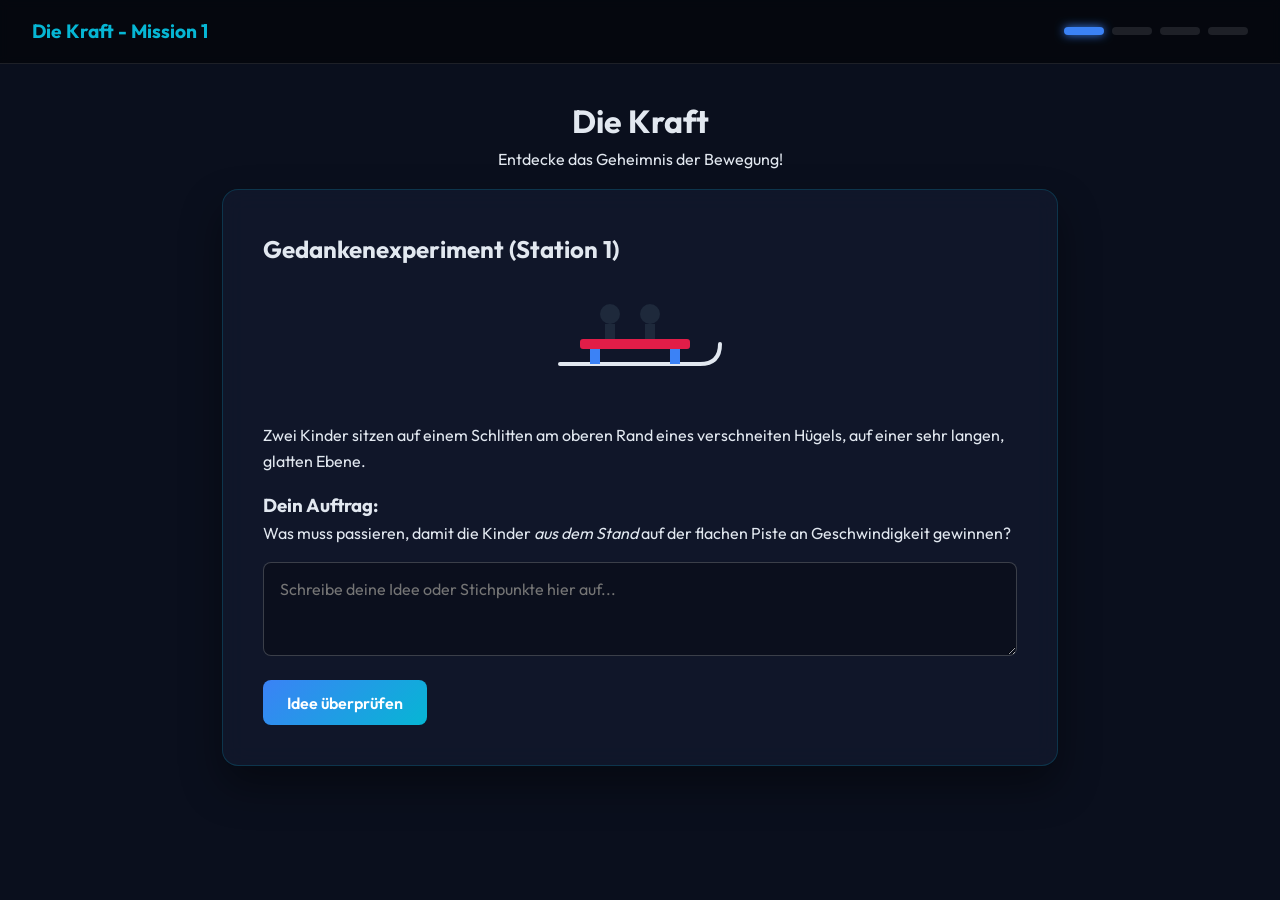
==== index.html @ bc33a74b "Add files via upload" ====
<!DOCTYPE html>
<html lang="de">
<head>
    <meta charset="UTF-8">
    <meta name="viewport" content="width=device-width, initial-scale=1.0">
    <title>Physik 8: Projekt Kraft - Station 1</title>
    <link href="https://fonts.googleapis.com/css2?family=Outfit:wght@300;400;600;800&display=swap" rel="stylesheet">
    <link rel="stylesheet" href="styles.css">
</head>
<body>
    <div class="stars"></div>
    
    <div class="nav-header">
        <h1>Die Kraft - Mission 1</h1>
        <div class="progress-pills">
            <div class="pill active"></div>
            <div class="pill"></div>
            <div class="pill"></div>
            <div class="pill"></div>
        </div>
    </div>

    <main class="container">
        
        <header class="text-center mb-1">
            <h1 class="glitch" data-text="Die Kraft">Die Kraft</h1>
            <p class="subtitle">Entdecke das Geheimnis der Bewegung!</p>
        </header>

        <section class="glass-panel">
            <h2>Gedankenexperiment (Station 1)</h2>
            <div class="content-box mt-1">
                <!-- SVG Clipart -->
                <div style="text-align: center; margin-bottom: 2rem;">
                    <svg width="200" height="100" viewBox="0 0 200 100">
                        <path d="M20 80 Q 50 80 80 80 L 160 80 Q 180 80 180 60" fill="none" stroke="#e2e8f0" stroke-width="4" stroke-linecap="round"/>
                        <!-- Sled Board -->
                        <rect x="50" y="65" width="10" height="15" fill="#3b82f6"/>
                        <rect x="130" y="65" width="10" height="15" fill="#3b82f6"/>
                        <rect x="40" y="55" width="110" height="10" fill="#e11d48" rx="3"/>
                        
                        <!-- Kind 1 -->
                        <circle cx="70" cy="30" r="10" fill="#1e293b"/>
                        <rect x="65" y="40" width="10" height="15" fill="#1e293b"/>
                        <!-- Kind 2 -->
                        <circle cx="110" cy="30" r="10" fill="#1e293b"/>
                        <rect x="105" y="40" width="10" height="15" fill="#1e293b"/>
                    </svg>
                </div>
                
                <p>Zwei Kinder sitzen auf einem Schlitten am oberen Rand eines verschneiten Hügels, auf einer sehr langen, glatten Ebene.</p>
                <div class="task-box mt-1">
                    <h3>Dein Auftrag:</h3>
                    <label for="sled-input">Was muss passieren, damit die Kinder <em>aus dem Stand</em> auf der flachen Piste an Geschwindigkeit gewinnen?</label>
                    <textarea id="sled-input" placeholder="Schreibe deine Idee oder Stichpunkte hier auf..." rows="3"></textarea>
                    
                    <div id="feedback" class="feedback-msg hidden"></div>
                    <button class="btn mt-1" id="btn-check">Idee überprüfen</button>
                    <button class="btn btn-outline mt-1 hidden" id="btn-solution">Lösungsvorschlag anzeigen</button>
                    <a href="ABGeschwindigkeitsänderunginteraktiv.html" class="btn btn-outline mt-1 hidden" id="btn-next">Weiter zum Experiment ➔</a>
                </div>
            </div>
        </section>

    </main>

    <script>
        let attempts = 0;
        const btnCheck = document.getElementById('btn-check');
        const btnSolution = document.getElementById('btn-solution');
        const feedback = document.getElementById('feedback');
        const inputFld = document.getElementById('sled-input');
        const btnNext = document.getElementById('btn-next');

        btnCheck.addEventListener('click', () => {
            const input = inputFld.value.toLowerCase();
            if(input.includes('schieb') || input.includes('drück') || input.includes('zieh') || input.includes('kraft') || input.includes('anstoß')) {
                feedback.innerHTML = "Perfekt! Jemand muss von außen etwas tun, z.B. anschieben. Da wirkt eine Kraft!";
                feedback.className = "feedback-msg success";
                btnCheck.classList.add('hidden');
                btnSolution.classList.add('hidden');
                btnNext.classList.remove('hidden');
                feedback.classList.remove('hidden');
                return;
            } 
            
            attempts++;
            feedback.className = "feedback-msg error";
            feedback.classList.remove('hidden');
            if (input.length < 3) feedback.innerHTML = "Bitte schreibe zumindest ein paar Stichpunkte auf.";
            else if (attempts === 1) feedback.innerHTML = "Guter Versuch! <strong>Tipp 1:</strong> Stell dir vor, du stehst <em>hinter</em> dem Schlitten, oder jemand an einem Seil steht <em>vor</em> dem Schlitten. Was könntet ihr mit den Händen machen?";
            else if (attempts === 2) feedback.innerHTML = "Wir suchen ein Tätigkeitswort. Es beginnt z.B. mit 'sch' oder 'z'...";
            else {
                feedback.innerHTML = "<strong>Tipp 3:</strong> Die Bewegung ändert sich durch eine sogenannte <em>Einwirkung</em> von außen. Was würdest du also tun?";
                btnSolution.classList.remove('hidden');
            }
        });

        btnSolution.addEventListener('click', () => {
            inputFld.value = "Der Schlitten muss z.B. angeschoben oder gezogen werden.";
            btnSolution.classList.add('hidden');
            feedback.innerHTML = "Hier ist ein Lösungsvorschlag. Klicke auf 'Idee überprüfen', um fortzufahren!";
            feedback.className = "feedback-msg info";
        });
    </script>
</body>
</html>
---- styles.css ----
/* Global Styles für Physik Lerneinheit */
:root {
    --bg-primary: #0a0f1d;
    --bg-secondary: #131b2f;
    --accent-blue: #3b82f6;
    --accent-cyan: #06b6d4;
    --text-primary: #e2e8f0;
    --text-muted: #94a3b8;
    --success: #10b981;
    --error: #ef4444;
}

* { margin: 0; padding: 0; box-sizing: border-box; }

body {
    font-family: 'Outfit', sans-serif; background-color: var(--bg-primary); 
    color: var(--text-primary); line-height: 1.6; overflow-x: hidden;
}

.hidden { display: none !important; }
.mt-1 { margin-top: 1rem; }
.mt-2 { margin-top: 2rem; }
.mb-1 { margin-bottom: 1rem; }
.text-center { text-align: center; }

/* Progress / Navigation */
.nav-header { display: flex; justify-content: space-between; align-items: center; padding: 1rem 2rem; background: rgba(0,0,0,0.5); backdrop-filter: blur(5px); border-bottom: 1px solid rgba(255,255,255,0.1); position: sticky; top: 0; z-index: 100;}
.nav-header h1 { font-size: 1.2rem; color: var(--accent-cyan); margin: 0; }
.progress-pills { display: flex; gap: 0.5rem; }
.pill { width: 40px; height: 8px; border-radius: 4px; background: rgba(255,255,255,0.1); }
.pill.active { background: var(--accent-blue); box-shadow: 0 0 10px var(--accent-blue); }

/* Containers & Elements */
.container { max-width: 900px; margin: 0 auto; padding: 2rem; }
.glass-panel { background: rgba(19, 27, 47, 0.7); backdrop-filter: blur(12px); border: 1px solid rgba(6, 182, 212, 0.2); border-radius: 16px; padding: 2.5rem; margin-bottom: 2rem; box-shadow: 0 20px 40px rgba(0,0,0,0.4); animation: slideIn 0.6s ease; }
@keyframes slideIn { from { opacity: 0; transform: translateY(20px); } to { opacity: 1; transform: translateY(0); } }

.btn { background: linear-gradient(135deg, var(--accent-blue), var(--accent-cyan)); color: white; border: none; padding: 0.8rem 1.5rem; border-radius: 8px; font-weight: 600; font-size: 1rem; cursor: pointer; font-family: 'Outfit'; transition: transform 0.2s, background 0.3s; text-decoration: none; display: inline-block; }
.btn:hover { transform: translateY(-2px); }
.btn:disabled { opacity: 0.5; cursor: not-allowed; }
.btn-large { padding: 1rem 2.5rem; font-size: 1.2rem; border-radius: 12px; }
.btn-outline { background: transparent; border: 2px solid var(--accent-cyan); color: var(--accent-cyan); margin-right: 0.5rem; }
.btn-outline:hover { background: rgba(6, 182, 212, 0.1); }
.btn-outline.selected { background: var(--accent-cyan); color: white; }

textarea { width: 100%; padding: 1rem; border-radius: 8px; margin-top: 1rem; background: rgba(0,0,0,0.3); border: 1px solid rgba(255,255,255,0.2); color: white; font-family: inherit; font-size: 1rem; resize: vertical; }
select { background: rgba(0,0,0,0.5); border: 1px solid var(--accent-cyan); color: white; padding: 0.3rem 0.6rem; border-radius: 4px; font-family: inherit; font-size: 1rem; outline: none; }

.feedback-msg { padding: 1rem; border-radius: 8px; font-weight: 600; margin: 1rem 0; }
.feedback-msg.success { background: rgba(16, 185, 129, 0.2); color: #34d399; border-left: 4px solid var(--success); }
.feedback-msg.error { background: rgba(239, 68, 68, 0.2); color: #f87171; border-left: 4px solid var(--error); }
.feedback-msg.info { background: rgba(59, 130, 246, 0.2); color: #93c5fd; border-left: 4px solid var(--accent-blue); }

/* Simulation */
.lab-container { display: flex; gap: 2rem; flex-wrap: wrap; margin-bottom: 1rem;}
.controls { flex: 1; min-width: 300px; background: rgba(0,0,0,0.3); padding: 1.5rem; border-radius: 12px; }
.slider-group label { display: block; margin-bottom: 0.5rem; font-weight: 600; }
input[type="range"] { width: 100%; accent-color: var(--accent-cyan); }
.val-display { display: block; text-align: right; font-size: 0.85rem; color: var(--accent-cyan); }

.sim-view { flex: 1.5; min-width: 300px; background: #e2e8f0; border-radius: 12px; position: relative; overflow: hidden; height: 320px; display: flex; align-items: flex-end; padding-bottom: 20px;}
.track { position: absolute; bottom: 0; width: 100%; height: 30px; background: #fff; box-shadow: inset 0 2px 10px rgba(0,0,0,0.1); }
.sled-object { position: absolute; bottom: 30px; left: 80px; transition: transform ease-in-out; z-index: 2;}
.pusher-object { position: absolute; bottom: 30px; left: 45px; transition: transform linear; z-index: 1;}

.wind-lines { opacity: 0; margin-bottom: 15px; position: absolute; right: 90px; }
.wind-fast { opacity: 1; animation: windSlide 0.2s linear infinite; }
.wind-slow { opacity: 0.6; animation: windSlide 0.5s linear infinite; }
@keyframes windSlide { 0% { transform: translateX(0); } 100% { transform: translateX(-30px); opacity: 0; } }

/* Hefteintrag */
.word-bank { display: flex; gap: 1rem; padding: 1rem; background: rgba(0,0,0,0.3); border-radius: 8px; margin-bottom: 1rem; flex-wrap: wrap; }
.word-chip { background: var(--accent-blue); padding: 0.5rem 1rem; border-radius: 20px; font-weight: 600; cursor: pointer; display: inline-block; transition: all 0.2s; border: 2px solid transparent;}
.word-chip:hover { transform: scale(1.05); }
.word-chip.used { opacity: 0.3; pointer-events: none; }

.notebook-exact { background: #ffffff; color: #000; font-family: 'Segoe UI', Arial, sans-serif; border-radius: 4px; padding: 2rem; position: relative; }
.red-box { border: 3px solid #e11d48; padding: 1.5rem; background: #fff; position: relative;}
.text-green { color: #10b981; }
.red-box-footer { display: flex; justify-content: space-between; margin-top: 1rem; font-size: 0.95rem; }
.notebook-text { font-size: 1.3rem; line-height: 1.8; }
.blue-boxes { display: flex; gap: 1rem; flex-wrap: wrap; justify-content: space-between; }
.blue-box { background: #3b82f6; border: 1px solid #2563eb; color: #fff; min-height: 60px; flex: 1; min-width: 150px; display: flex; align-items: center; justify-content: center; cursor: pointer; font-size: 0.9rem; text-align: center; font-weight: 600; border-radius: 4px;}
.blue-box.filled { background: #1e3a8a; }
.underline-blank { min-width: 100px; display: inline-block; text-align: center; border-bottom: 1px solid #1e3a8a; cursor: pointer; color: #1e3a8a; padding: 0 0.5rem; }
.underline-blank.filled { color: #000; font-weight: bold; border-bottom: 1px solid #000;}

/* Übungen Tools */
.exercise-card { background: rgba(0,0,0,0.3); padding: 1.5rem; border-radius: 12px; margin-bottom: 2rem; border-left: 4px solid var(--accent-cyan);}
.tf-question { padding: 1rem; background: rgba(0,0,0,0.2); border-radius: 8px; margin-bottom: 1rem; }
.pulse { animation: pulseAnim 2s infinite; }
@keyframes pulseAnim { 0% { opacity: 1; transform: scale(1); } 50% { opacity: 0.8; transform: scale(1.02); } 100% { opacity: 1; transform: scale(1); } }
.copy-stamp { position: absolute; top: -15px; right: 20px; background: #e11d48; color: white; padding: 0.3rem 1rem; font-weight: bold; border-radius: 12px; transform: rotate(5deg); box-shadow: 0 4px 10px rgba(0,0,0,0.3); font-size: 0.9rem;}

.grid-2 { display: grid; grid-template-columns: 1fr 1fr; gap: 1.5rem; }
@media(max-width: 768px) { .grid-2 { grid-template-columns: 1fr; } }
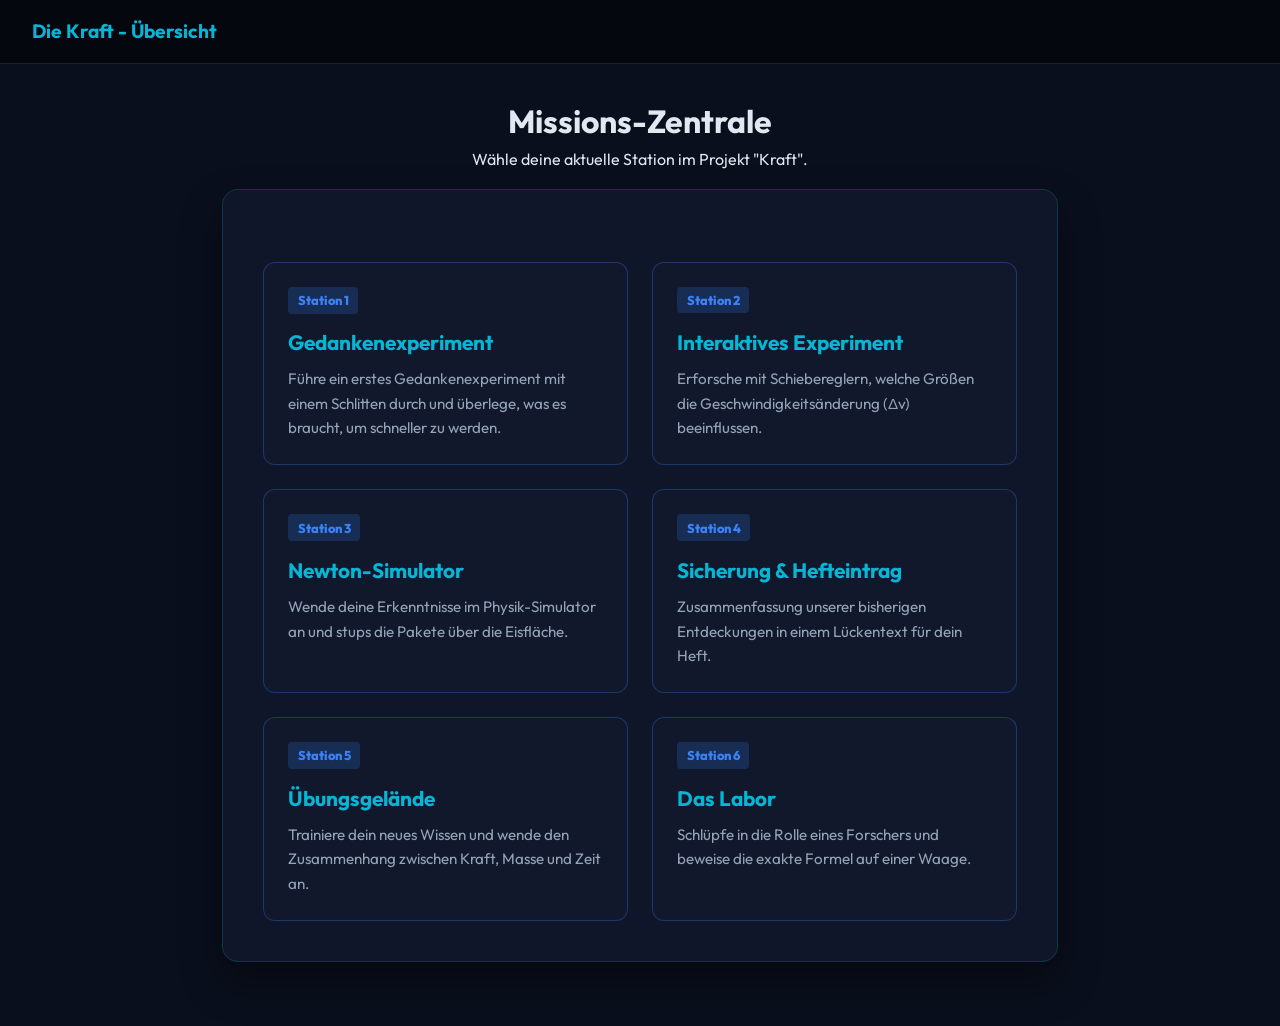
==== commit e7146dc7: "Add files via upload" ====
--- a/index.html
+++ b/index.html
@@ -3,7 +3,7 @@
 <head>
     <meta charset="UTF-8">
     <meta name="viewport" content="width=device-width, initial-scale=1.0">
-    <title>Physik 8: Projekt Kraft - Station 1</title>
+    <title>Physik 8: Projekt Kraft - Übersicht</title>
     <link href="https://fonts.googleapis.com/css2?family=Outfit:wght@300;400;600;800&display=swap" rel="stylesheet">
     <link rel="stylesheet" href="styles.css">
 </head>
@@ -11,97 +11,58 @@
     <div class="stars"></div>
     
     <div class="nav-header">
-        <h1>Die Kraft - Mission 1</h1>
-        <div class="progress-pills">
-            <div class="pill active"></div>
-            <div class="pill"></div>
-            <div class="pill"></div>
-            <div class="pill"></div>
-        </div>
+        <h1>Die Kraft - Übersicht</h1>
     </div>
 
     <main class="container">
-        
         <header class="text-center mb-1">
-            <h1 class="glitch" data-text="Die Kraft">Die Kraft</h1>
-            <p class="subtitle">Entdecke das Geheimnis der Bewegung!</p>
+            <h1 class="glitch" data-text="Missions-Zentrale">Missions-Zentrale</h1>
+            <p class="subtitle">Wähle deine aktuelle Station im Projekt "Kraft".</p>
         </header>
 
         <section class="glass-panel">
-            <h2>Gedankenexperiment (Station 1)</h2>
-            <div class="content-box mt-1">
-                <!-- SVG Clipart -->
-                <div style="text-align: center; margin-bottom: 2rem;">
-                    <svg width="200" height="100" viewBox="0 0 200 100">
-                        <path d="M20 80 Q 50 80 80 80 L 160 80 Q 180 80 180 60" fill="none" stroke="#e2e8f0" stroke-width="4" stroke-linecap="round"/>
-                        <!-- Sled Board -->
-                        <rect x="50" y="65" width="10" height="15" fill="#3b82f6"/>
-                        <rect x="130" y="65" width="10" height="15" fill="#3b82f6"/>
-                        <rect x="40" y="55" width="110" height="10" fill="#e11d48" rx="3"/>
-                        
-                        <!-- Kind 1 -->
-                        <circle cx="70" cy="30" r="10" fill="#1e293b"/>
-                        <rect x="65" y="40" width="10" height="15" fill="#1e293b"/>
-                        <!-- Kind 2 -->
-                        <circle cx="110" cy="30" r="10" fill="#1e293b"/>
-                        <rect x="105" y="40" width="10" height="15" fill="#1e293b"/>
-                    </svg>
-                </div>
+            <div class="hub-grid">
                 
-                <p>Zwei Kinder sitzen auf einem Schlitten am oberen Rand eines verschneiten Hügels, auf einer sehr langen, glatten Ebene.</p>
-                <div class="task-box mt-1">
-                    <h3>Dein Auftrag:</h3>
-                    <label for="sled-input">Was muss passieren, damit die Kinder <em>aus dem Stand</em> auf der flachen Piste an Geschwindigkeit gewinnen?</label>
-                    <textarea id="sled-input" placeholder="Schreibe deine Idee oder Stichpunkte hier auf..." rows="3"></textarea>
-                    
-                    <div id="feedback" class="feedback-msg hidden"></div>
-                    <button class="btn mt-1" id="btn-check">Idee überprüfen</button>
-                    <button class="btn btn-outline mt-1 hidden" id="btn-solution">Lösungsvorschlag anzeigen</button>
-                    <a href="ABGeschwindigkeitsänderunginteraktiv.html" class="btn btn-outline mt-1 hidden" id="btn-next">Weiter zum Experiment ➔</a>
-                </div>
+                <a href="Gedankenexperiment.html" class="hub-card">
+                    <span class="station-num">Station 1</span>
+                    <h3>Gedankenexperiment</h3>
+                    <p>Führe ein erstes Gedankenexperiment mit einem Schlitten durch und überlege, was es braucht, um schneller zu werden.</p>
+                </a>
+
+                <a href="ABGeschwindigkeitsänderunginteraktiv.html" class="hub-card">
+                    <span class="station-num">Station 2</span>
+                    <h3>Interaktives Experiment</h3>
+                    <p>Erforsche mit Schiebereglern, welche Größen die Geschwindigkeitsänderung (Δv) beeinflussen.</p>
+                </a>
+
+                <a href="simulation.html" class="hub-card">
+                    <span class="station-num">Station 3</span>
+                    <h3>Newton-Simulator</h3>
+                    <p>Wende deine Erkenntnisse im Physik-Simulator an und stups die Pakete über die Eisfläche.</p>
+                </a>
+
+                <a href="hefteintrag.html" class="hub-card">
+                    <span class="station-num">Station 4</span>
+                    <h3>Sicherung & Hefteintrag</h3>
+                    <p>Zusammenfassung unserer bisherigen Entdeckungen in einem Lückentext für dein Heft.</p>
+                </a>
+
+                <a href="uebungen.html" class="hub-card">
+                    <span class="station-num">Station 5</span>
+                    <h3>Übungsgelände</h3>
+                    <p>Trainiere dein neues Wissen und wende den Zusammenhang zwischen Kraft, Masse und Zeit an.</p>
+                </a>
+
+                <a href="Newton2Herleitung.html" class="hub-card">
+                    <span class="station-num">Station 6</span>
+                    <h3>Das Labor</h3>
+                    <p>Schlüpfe in die Rolle eines Forschers und beweise die exakte Formel auf einer Waage.</p>
+                </a>
+
+
+
             </div>
         </section>
-
     </main>
-
-    <script>
-        let attempts = 0;
-        const btnCheck = document.getElementById('btn-check');
-        const btnSolution = document.getElementById('btn-solution');
-        const feedback = document.getElementById('feedback');
-        const inputFld = document.getElementById('sled-input');
-        const btnNext = document.getElementById('btn-next');
-
-        btnCheck.addEventListener('click', () => {
-            const input = inputFld.value.toLowerCase();
-            if(input.includes('schieb') || input.includes('drück') || input.includes('zieh') || input.includes('kraft') || input.includes('anstoß')) {
-                feedback.innerHTML = "Perfekt! Jemand muss von außen etwas tun, z.B. anschieben. Da wirkt eine Kraft!";
-                feedback.className = "feedback-msg success";
-                btnCheck.classList.add('hidden');
-                btnSolution.classList.add('hidden');
-                btnNext.classList.remove('hidden');
-                feedback.classList.remove('hidden');
-                return;
-            } 
-            
-            attempts++;
-            feedback.className = "feedback-msg error";
-            feedback.classList.remove('hidden');
-            if (input.length < 3) feedback.innerHTML = "Bitte schreibe zumindest ein paar Stichpunkte auf.";
-            else if (attempts === 1) feedback.innerHTML = "Guter Versuch! <strong>Tipp 1:</strong> Stell dir vor, du stehst <em>hinter</em> dem Schlitten, oder jemand an einem Seil steht <em>vor</em> dem Schlitten. Was könntet ihr mit den Händen machen?";
-            else if (attempts === 2) feedback.innerHTML = "Wir suchen ein Tätigkeitswort. Es beginnt z.B. mit 'sch' oder 'z'...";
-            else {
-                feedback.innerHTML = "<strong>Tipp 3:</strong> Die Bewegung ändert sich durch eine sogenannte <em>Einwirkung</em> von außen. Was würdest du also tun?";
-                btnSolution.classList.remove('hidden');
-            }
-        });
-
-        btnSolution.addEventListener('click', () => {
-            inputFld.value = "Der Schlitten muss z.B. angeschoben oder gezogen werden.";
-            btnSolution.classList.add('hidden');
-            feedback.innerHTML = "Hier ist ein Lösungsvorschlag. Klicke auf 'Idee überprüfen', um fortzufahren!";
-            feedback.className = "feedback-msg info";
-        });
-    </script>
 </body>
 </html>
--- a/styles.css
+++ b/styles.css
@@ -94,3 +94,74 @@
 
 .grid-2 { display: grid; grid-template-columns: 1fr 1fr; gap: 1.5rem; }
 @media(max-width: 768px) { .grid-2 { grid-template-columns: 1fr; } }
+
+/* Global Navigation & Hub */
+.global-home-btn {
+    position: fixed;
+    top: 15px;
+    right: 15px;
+    background: rgba(19, 27, 47, 0.8);
+    backdrop-filter: blur(8px);
+    border: 1px solid var(--accent-cyan);
+    color: var(--accent-cyan);
+    padding: 0.5rem 1rem;
+    border-radius: 8px;
+    font-weight: 600;
+    text-decoration: none;
+    z-index: 1000;
+    transition: all 0.2s;
+    display: flex;
+    align-items: center;
+    gap: 0.5rem;
+    box-shadow: 0 4px 6px rgba(0,0,0,0.3);
+}
+.global-home-btn:hover {
+    background: var(--accent-cyan);
+    color: white;
+    transform: translateY(-2px);
+}
+.hub-grid {
+    display: grid;
+    grid-template-columns: repeat(auto-fit, minmax(280px, 1fr));
+    gap: 1.5rem;
+    margin-top: 2rem;
+}
+.hub-card {
+    background: rgba(19, 27, 47, 0.6);
+    border: 1px solid rgba(59, 130, 246, 0.3);
+    border-radius: 12px;
+    padding: 1.5rem;
+    transition: all 0.3s;
+    text-decoration: none;
+    color: var(--text-primary);
+    display: flex;
+    flex-direction: column;
+    height: 100%;
+}
+.hub-card:hover {
+    transform: translateY(-5px);
+    border-color: var(--accent-cyan);
+    box-shadow: 0 10px 20px rgba(6, 182, 212, 0.2);
+    background: rgba(19, 27, 47, 0.8);
+}
+.hub-card h3 {
+    color: var(--accent-cyan);
+    margin-bottom: 0.5rem;
+    font-size: 1.3rem;
+}
+.hub-card p {
+    color: var(--text-muted);
+    font-size: 0.95rem;
+    flex-grow: 1;
+}
+.hub-card .station-num {
+    background: rgba(59, 130, 246, 0.2);
+    color: var(--accent-blue);
+    padding: 0.2rem 0.6rem;
+    border-radius: 4px;
+    font-size: 0.8rem;
+    font-weight: 800;
+    display: inline-block;
+    margin-bottom: 0.8rem;
+    width: fit-content;
+}
